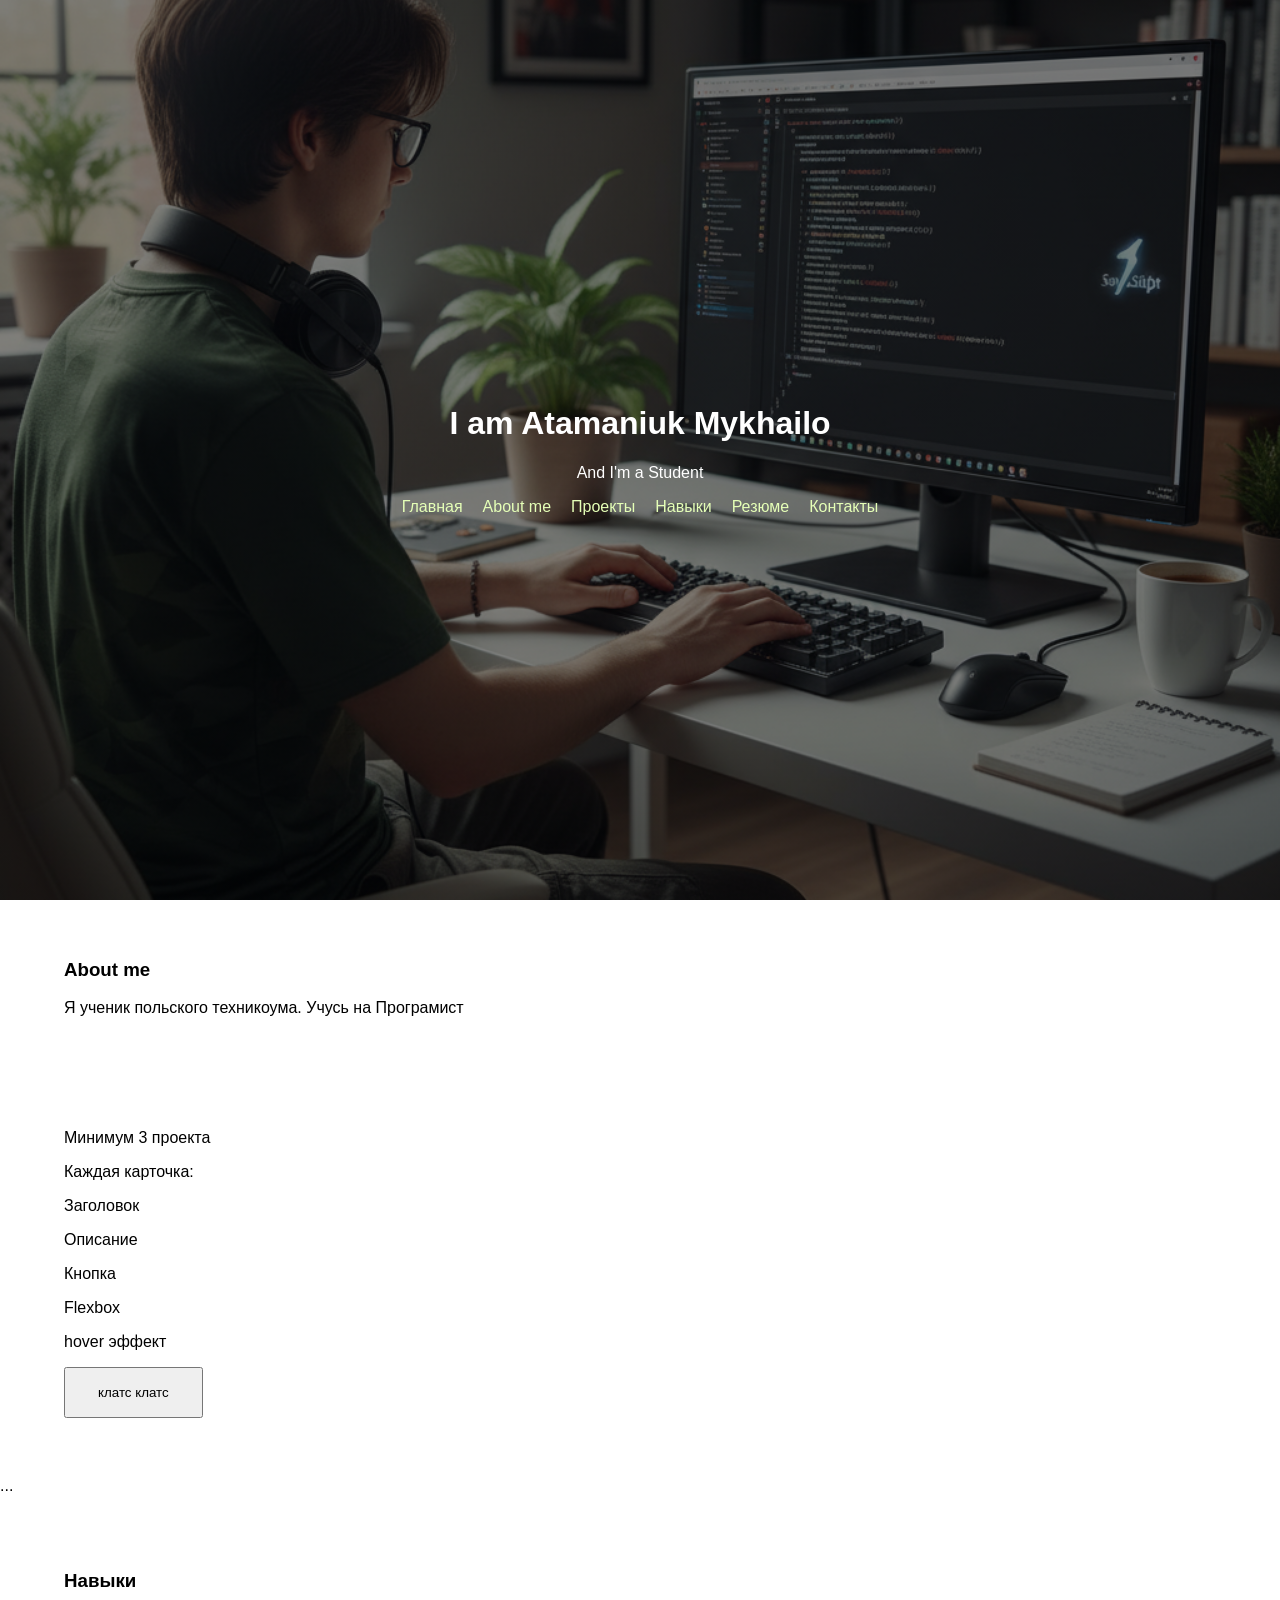
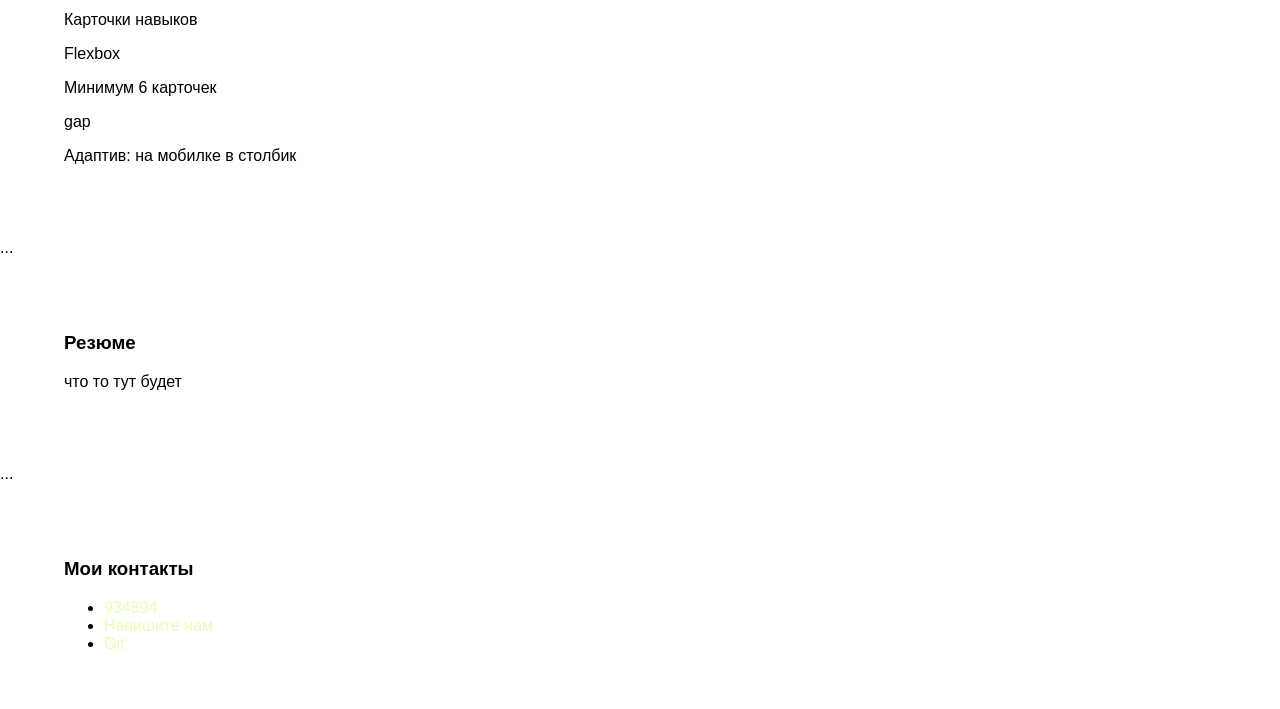
==== HTML/idex.html @ c080f1dd "first commit site skeleton" ====
<!DOCTYPE html>
<html lang="en">
<head>
    <meta charset="UTF-8">
    <meta name="viewport" content="width=device-width, initial-scale=1.0">
    <link rel="stylesheet" type="text/css" href="ff.css">
    <link rel="shortcut icon" href="Снимок_экрана_2026-02-28_162939-removebg-preview.png" type="image/x-icon">
    <title>Портфолио</title>
</head>
<body>
<div class="hero-image">
    <div class="hero-text">
    <h1 >I am Atamaniuk Mykhailo</h1>
    <p>And I'm a Student</p>
    <nav>
        <ul class="nav-links">
            <li><a href="#Главная">Главная</a></li>
            <li><a href="#About">About me</a></li>
            <li><a href="#Проекты">Проекты</a></li>
            <li><a href="#Навыки">Навыки</a> </li>
            <li><a href="#Резюме">Резюме</a></li>
            <li><a href="#Контакты">Контакты</a></li>
        </ul>
    </nav>
    </div>
</div>
<section id="About" class="container">
            <article>
                <div class="hero-content">
                <h3>About me</h3>
                <p>Я ученик польского техникоума. Учусь на  Програмист</p>
                </div>
            </article>
        </section>
    <section id="Проекты" class="container">
        <article>
            <p>Минимум 3 проекта</p>
            <p>Каждая карточка:</p>
            <p>Заголовок</p>
            <p>Описание</p>
            <p>Кнопка</p>
            <p>Flexbox</p>
            <p>hover эффект</p>
            <button>клатс клатс</button>
        </article>
    </section>
    <section class="flex">
        <article>
            <h3></h3>
            <p>...</p>
        </article>
    </section>
        <section id="Навыки" class="container">
        <article>
            <h3>Навыки</h3>
            <p>Карточки навыков</p>
            <p>Flexbox</p>
            <p>Минимум 6 карточек</p>
            <p>gap</p>
            <p>Адаптив: на мобилке в столбик</p>
        </article>
    </section>
    <section class="flex">
        <article>
            <h3> </h3>
            <p>...</p>
        </article>
    </section>
        <section id="Резюме" class="container">
        <article>
            <h3>Резюме</h3>
            <p>что то тут будет  </p>
        </article>
    </section>
    <section class="flex">
        <article>
            <h3></h3>
            <p>...</p>
        </article>
    </section>
    </main>
    <footer id="Контакты" class="container">
        <h3>Мои контакты</h3>
        <ul class="box">
                <li><a href="tel:+934894">934894</a></li>
                <li><a href="mailto:example@mail.com">Напишите нам</a></li>
                <li><a href="https://github.com/MikaDazai">Git</a></li>
            <div class="box">

            </div>
        </ul>
    </footer>
</section>
</body>
</html>
---- HTML/ff.css ----
body, html {
    height: 100%;
    margin: 0;
    font-family: Arial, Helvetica, sans-serif;
}

.hero-image {
    background-image: linear-gradient(rgba(0, 0, 0, 0.5), rgba(0, 0, 0, 0.5)), url("image-ab6693ff-1a2e-4477-876b-b737caa1d18d.png");
    height: 100%;
    background-position: center;
    background-repeat: no-repeat;
    background-size: cover;
    position: relative;
}

.hero-text {
    text-align: center;
    position: absolute;
    top: 50%;
    left: 50%;
    transform: translate(-50%, -50%);
    color: white;
}

.hero-text button {
    border: none;
    outline: 0;
    display: inline-block;
    padding: 10px 25px;
    color: black;
    background-color: #ddd;
    text-align: center;
    cursor: pointer;
}

.hero-text button:hover {
    background-color: #555;
    color: white;
}
.nav-links {
    display: flex;
    gap: 20px;
    list-style: none;
    margin: 0;
    padding: 0;
}
.container {
    padding: 40px 5%;
}

a {
    text-decoration: none;
    color: rgb(229, 255, 183);
}
button{
    padding: 16px 32px

}
button:hover {
    background-color: rgb(43, 206, 67);
    color: azure;
}

@media (max-width: 480px) {
    #header {
        flex-direction: column;
        gap: 15px;
    }
    .nav-links {
        flex-direction: column;
        align-items: center;
    }
}
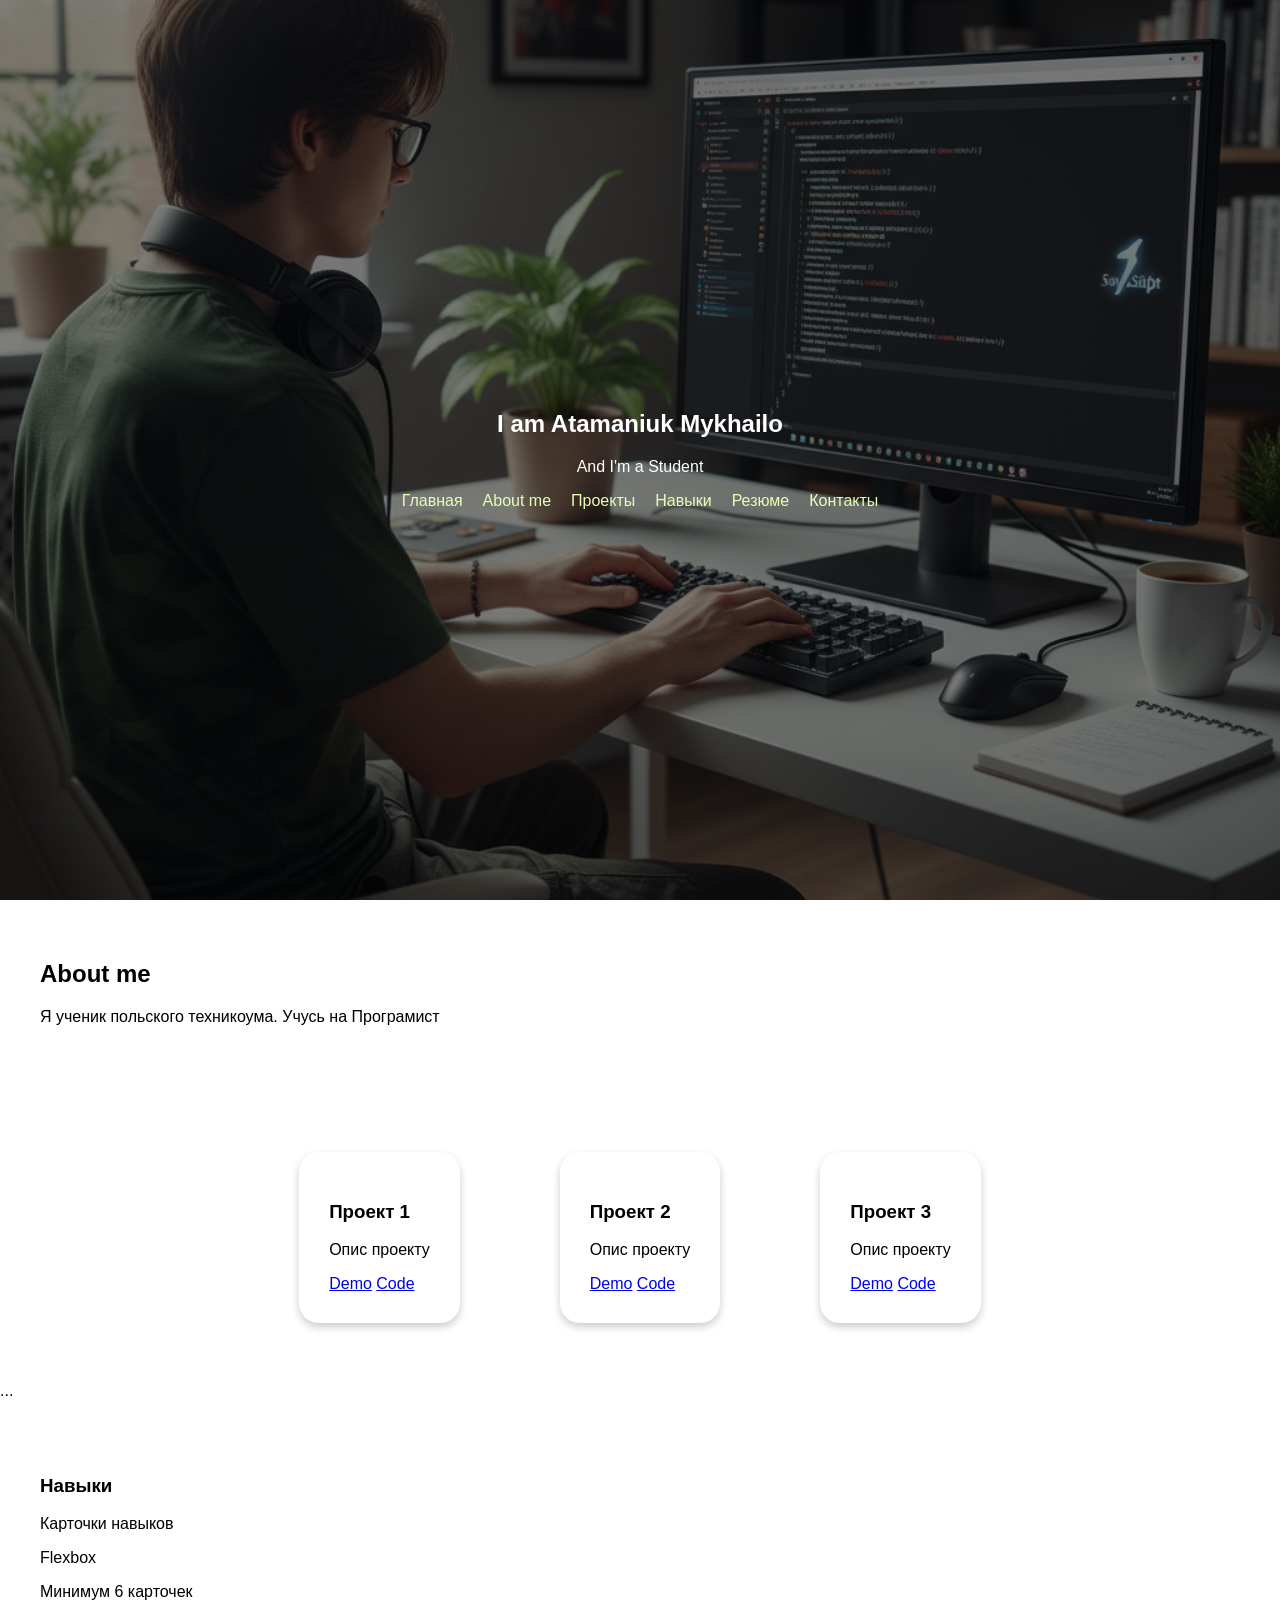
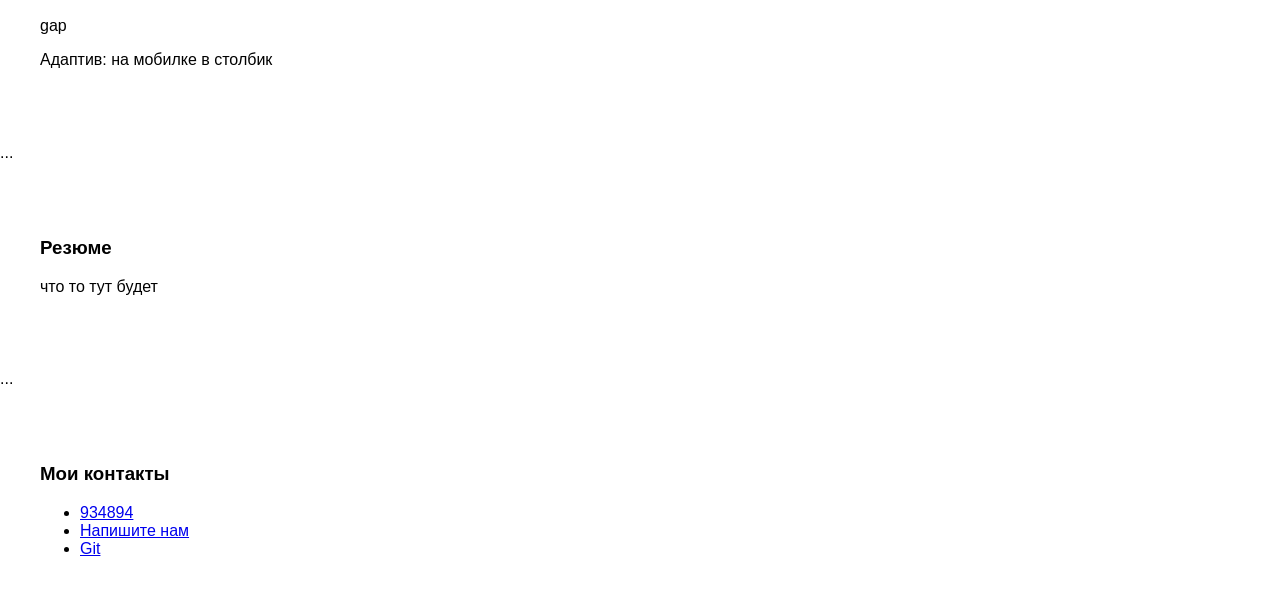
==== commit 2157d097: "Dop content add css content" ====
--- a/HTML/idex.html
+++ b/HTML/idex.html
@@ -8,11 +8,11 @@
     <title>Портфолио</title>
 </head>
 <body>
-<div class="hero-image">
+<section class="hero-image">
     <div class="hero-text">
     <h1 >I am Atamaniuk Mykhailo</h1>
     <p>And I'm a Student</p>
-    <nav>
+    <nav class="navbar"> 
         <ul class="nav-links">
             <li><a href="#Главная">Главная</a></li>
             <li><a href="#About">About me</a></li>
@@ -22,27 +22,39 @@
             <li><a href="#Контакты">Контакты</a></li>
         </ul>
     </nav>
-    </div>
 </div>
+
+</section>
+<main>
 <section id="About" class="container">
-            <article>
-                <div class="hero-content">
-                <h3>About me</h3>
+            <div class="hero-content">
+                <h2>About me</h2>
                 <p>Я ученик польского техникоума. Учусь на  Програмист</p>
-                </div>
-            </article>
+            </div>
         </section>
     <section id="Проекты" class="container">
-        <article>
-            <p>Минимум 3 проекта</p>
-            <p>Каждая карточка:</p>
-            <p>Заголовок</p>
-            <p>Описание</p>
-            <p>Кнопка</p>
-            <p>Flexbox</p>
-            <p>hover эффект</p>
-            <button>клатс клатс</button>
-        </article>
+        <section id="project1">
+            <div class="container-card">
+                <div id="project1">
+                    <h3>Проект 1</h3>
+                    <p>Опис проекту</p>
+                    <a href="https://mikadazai.github.io/Cripto-Bit/" class="demo-btn">Demo</a>
+                    <a href="https://github.com/MikaDazai/Cripto-Bit" class="code-btn">Code</a>
+                </div>
+                <div id="project2">
+                    <h3>Проект 2</h3>
+                    <p>Опис проекту</p>
+                    <a href="#" class="demo-btn">Demo</a>
+                    <a href="#" class="code-btn">Code</a>
+                </div>
+                <div id="project3">
+                    <h3>Проект 3</h3>
+                    <p>Опис проекту</p>
+                    <a href="#" class="demo-btn">Demo</a>
+                    <a href="#" class="code-btn">Code</a>
+                </div>
+            </div>
+        </section>
     </section>
     <section class="flex">
         <article>
@@ -51,32 +63,24 @@
         </article>
     </section>
         <section id="Навыки" class="container">
-        <article>
             <h3>Навыки</h3>
             <p>Карточки навыков</p>
             <p>Flexbox</p>
             <p>Минимум 6 карточек</p>
             <p>gap</p>
             <p>Адаптив: на мобилке в столбик</p>
-        </article>
+    </section>
+    <section >
+            <h3> </h3>
+            <p>...</p>
+    </section>
+        <section id="Резюме" class="container">
+            <h3>Резюме</h3>
+            <p>что то тут будет  </p>
     </section>
     <section class="flex">
-        <article>
-            <h3> </h3>
-            <p>...</p>
-        </article>
-    </section>
-        <section id="Резюме" class="container">
-        <article>
-            <h3>Резюме</h3>
-            <p>что то тут будет  </p>
-        </article>
-    </section>
-    <section class="flex">
-        <article>
             <h3></h3>
             <p>...</p>
-        </article>
     </section>
     </main>
     <footer id="Контакты" class="container">
@@ -85,11 +89,10 @@
                 <li><a href="tel:+934894">934894</a></li>
                 <li><a href="mailto:example@mail.com">Напишите нам</a></li>
                 <li><a href="https://github.com/MikaDazai">Git</a></li>
-            <div class="box">
+        </ul>
+        <div class="box">
 
-            </div>
-        </ul>
+        </div>
     </footer>
-</section>
 </body>
 </html>
--- a/HTML/ff.css
+++ b/HTML/ff.css
@@ -1,12 +1,17 @@
 body, html {
-    height: 100%;
+    height: 100vh;
     margin: 0;
     font-family: Arial, Helvetica, sans-serif;
+}
+.container {
+    max-width: 1200px;
+    margin: auto;
+    padding: 40px 20px;
 }
 
 .hero-image {
     background-image: linear-gradient(rgba(0, 0, 0, 0.5), rgba(0, 0, 0, 0.5)), url("image-ab6693ff-1a2e-4477-876b-b737caa1d18d.png");
-    height: 100%;
+    height: 100vh;
     background-position: center;
     background-repeat: no-repeat;
     background-size: cover;
@@ -44,14 +49,15 @@
     margin: 0;
     padding: 0;
 }
-.container {
-    padding: 40px 5%;
-}
 
-a {
+.nav-links a {
     text-decoration: none;
     color: rgb(229, 255, 183);
 }
+.nav-links a:hover {
+    color: white;
+}
+
 button{
     padding: 16px 32px
 
@@ -60,14 +66,22 @@
     background-color: rgb(43, 206, 67);
     color: azure;
 }
+.container-card {
+    display: flex;
+    justify-content: center;
+    gap: 100px;
+    margin-top: 30px;
+}
+.container-card > div {
+    background-color: rgb(255, 255, 255);
+    padding: 30px;
+    border-radius: 20px;
+    box-shadow: 0 4px 8px rgba(0, 0, 0, 0.2);
+}
 
 @media (max-width: 480px) {
-    #header {
+    .header {
         flex-direction: column;
         gap: 15px;
     }
-    .nav-links {
-        flex-direction: column;
-        align-items: center;
-    }
 }
